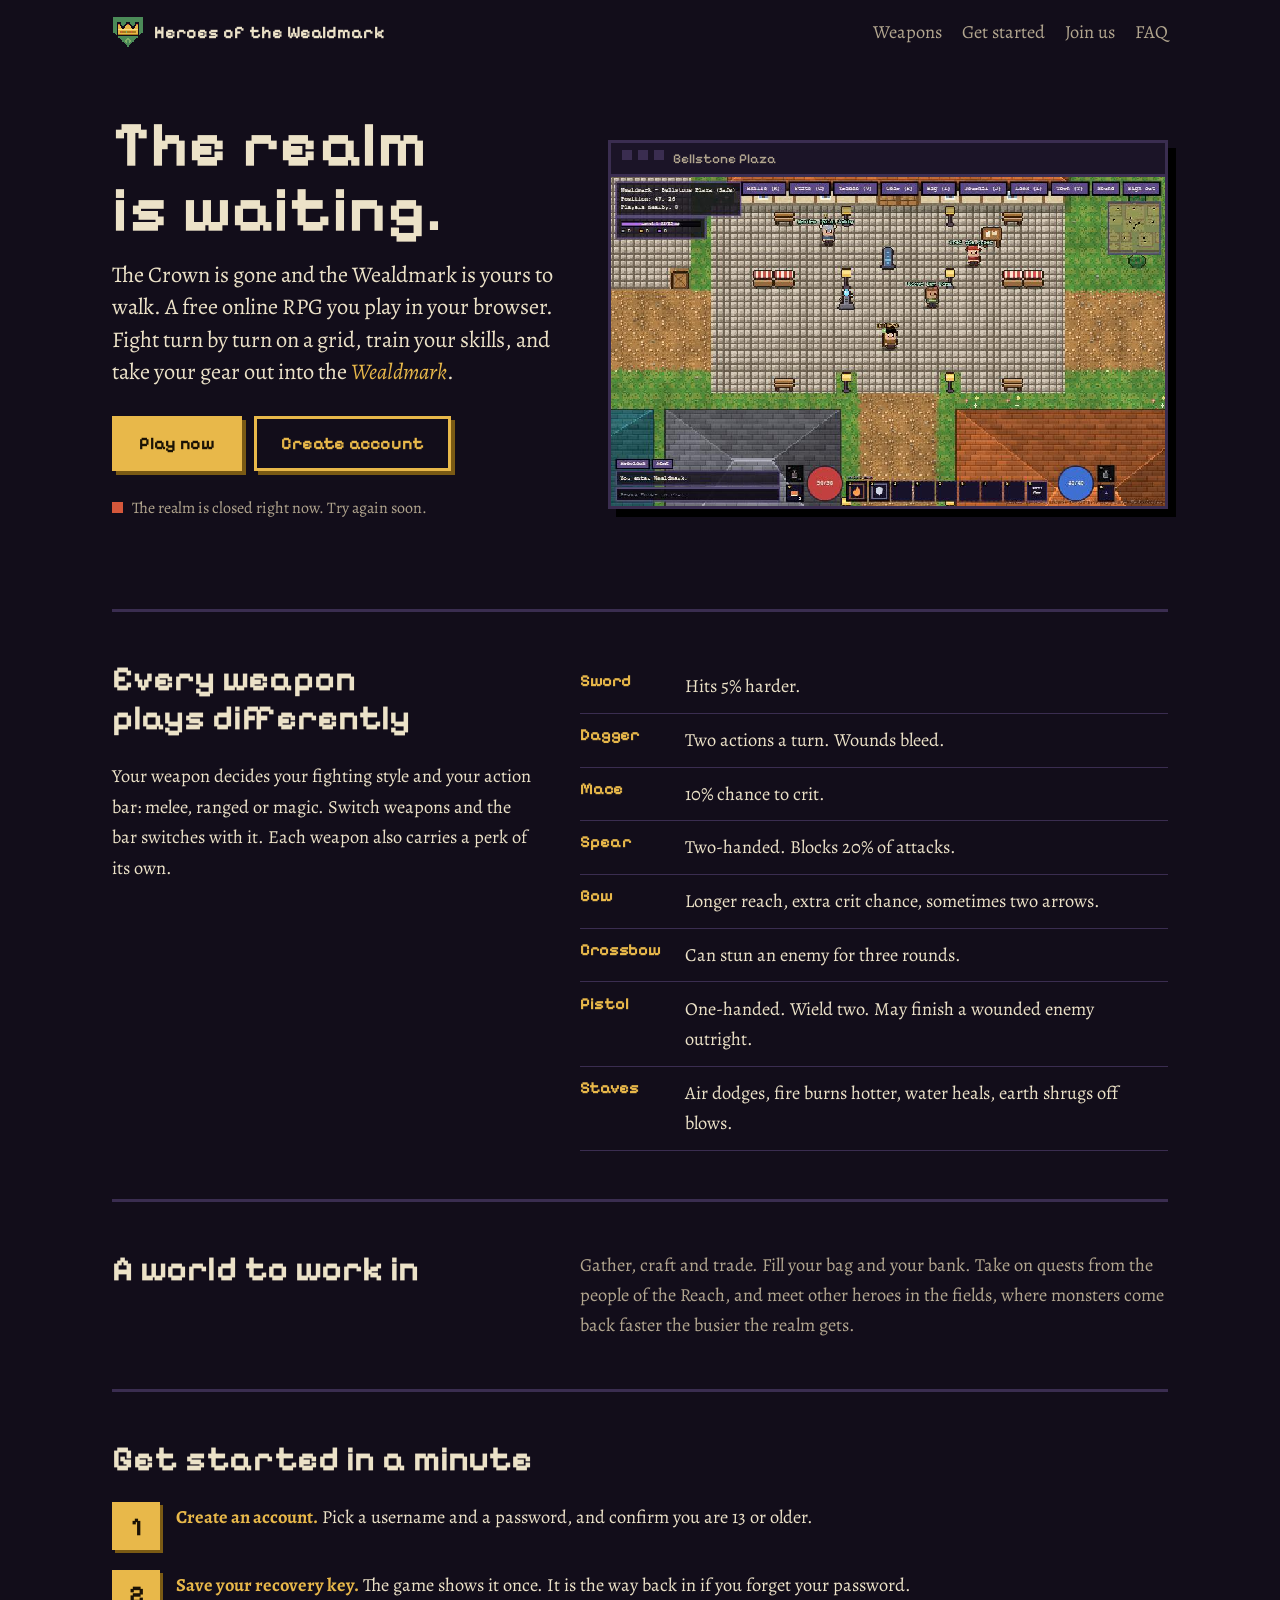
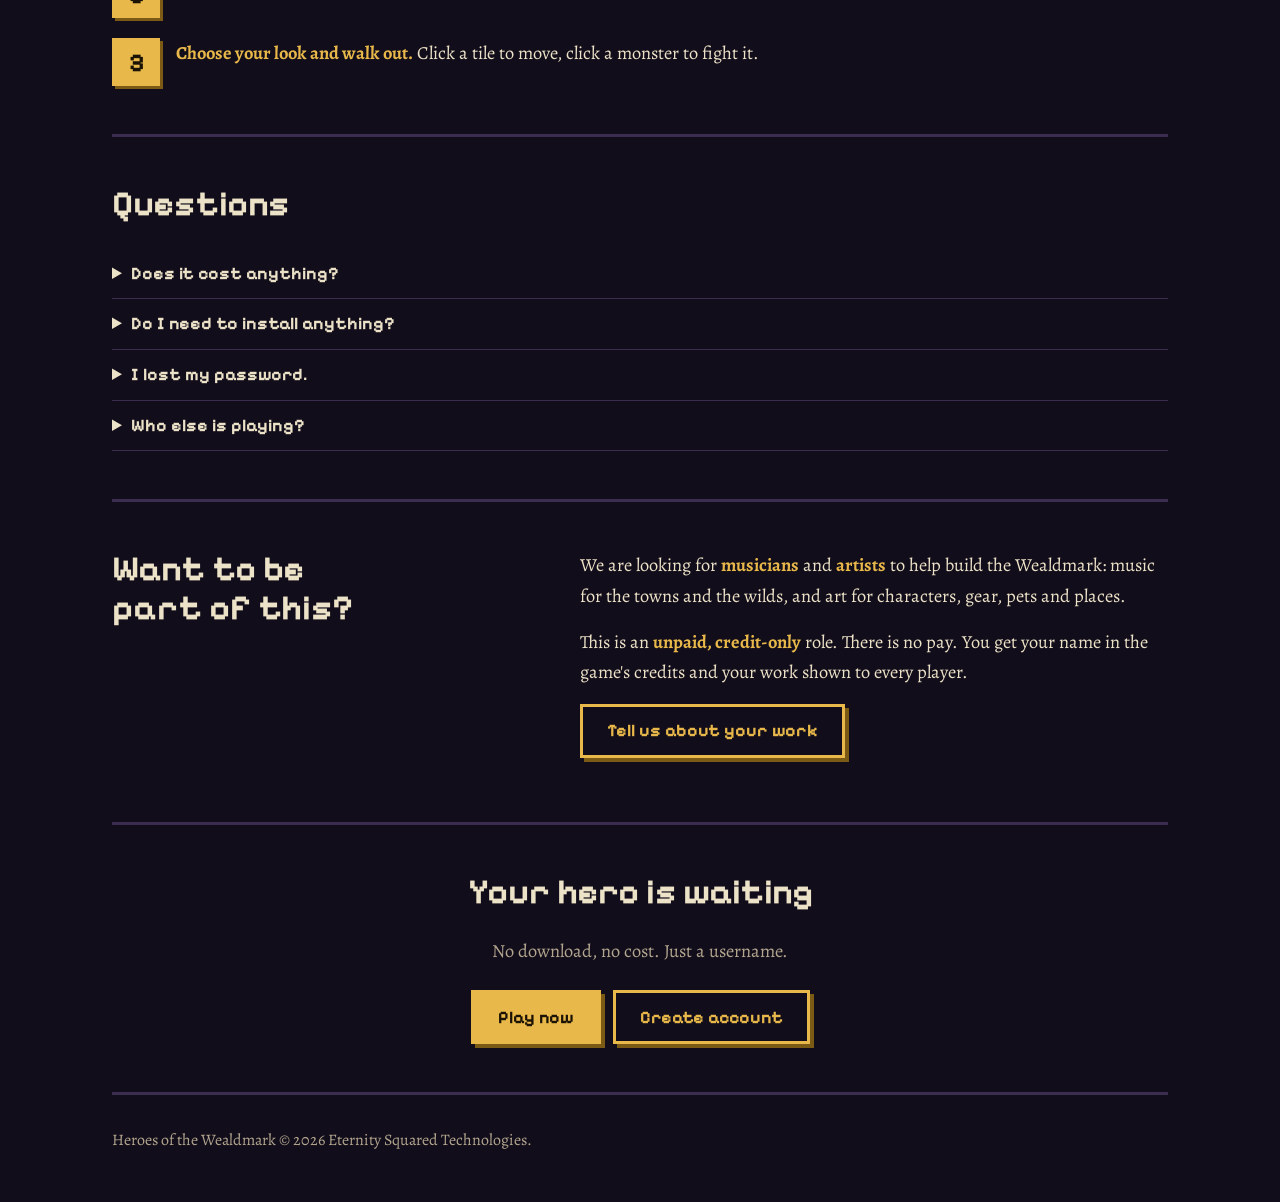
==== index.html @ 122f30c1 "Tagline" ====
<!doctype html>
<html lang="en">
<head>
  <meta charset="utf-8" />
  <meta name="viewport" content="width=device-width, initial-scale=1" />
  <meta name="color-scheme" content="dark" />
  <title>Heroes of the Wealdmark - free online turn-based RPG in your browser</title>
  <meta name="description" content="Heroes of the Wealdmark is a free online RPG with turn-based tactical fights, gear and skill training. Create an account and play in your browser, no install." />
  <link rel="canonical" href="https://eternitysquaredtechnologies.github.io/wealdmark/" />
  <link rel="icon" href="icon.png" />
  <meta property="og:type" content="website" />
  <meta property="og:title" content="Heroes of the Wealdmark" />
  <meta property="og:description" content="A free online turn-based RPG. Create an account and play in your browser, no install." />
  <meta property="og:url" content="https://eternitysquaredtechnologies.github.io/wealdmark/" />
  <meta property="og:image" content="https://eternitysquaredtechnologies.github.io/wealdmark/shots/plaza.jpg" />
  <meta name="twitter:card" content="summary_large_image" />
  <link rel="preconnect" href="https://fonts.googleapis.com" />
  <link rel="preconnect" href="https://fonts.gstatic.com" crossorigin />
  <link href="https://fonts.googleapis.com/css2?family=Alegreya:ital,wght@0,400;0,500;0,700;1,400&family=Pixelify+Sans:wght@500;700&display=swap" rel="stylesheet" />
  <script type="application/ld+json">
  {
    "@context": "https://schema.org",
    "@type": "VideoGame",
    "name": "Heroes of the Wealdmark",
    "description": "A free online RPG with turn-based tactical fights, gear and skill training, played in the browser.",
    "url": "https://eternitysquaredtechnologies.github.io/wealdmark/",
    "image": "https://eternitysquaredtechnologies.github.io/wealdmark/shots/plaza.jpg",
    "genre": ["RPG", "Turn-based tactics", "MMORPG"],
    "gamePlatform": "Web browser",
    "applicationCategory": "Game",
    "operatingSystem": "Any",
    "offers": { "@type": "Offer", "price": "0", "priceCurrency": "USD" },
    "publisher": { "@type": "Organization", "name": "Eternity Squared Technologies" }
  }
  </script>
  <style>
    :root {
      --night: #120d1a;
      --night-2: #1b1427;
      --line: #3a2d50;
      --parchment: #ece2c8;
      --dim: #b2a68f;
      --gold: #e8b84a;
      --gold-deep: #7a5a14;
      --moss: #7fb069;
      --ember: #d4573b;
      --display: "Pixelify Sans", ui-monospace, monospace;
      --body: "Alegreya", Georgia, serif;
    }
    * { box-sizing: border-box; }
    html { scroll-behavior: smooth; }
    @media (prefers-reduced-motion: reduce) { html { scroll-behavior: auto; } * { animation: none !important; } }
    body {
      margin: 0;
      background: var(--night);
      color: var(--parchment);
      font: 1.15rem/1.65 var(--body);
    }
    a { color: var(--gold); }
    :focus-visible { outline: 3px solid var(--gold); outline-offset: 3px; }
    .wrap { max-width: 68rem; margin: 0 auto; padding-inline: max(1rem, env(safe-area-inset-left)) max(1rem, env(safe-area-inset-right)); }

    /* top bar */
    .bar { display: flex; align-items: center; gap: 1.25rem; padding-block: 1rem; flex-wrap: wrap; }
    .bar .brand { display: flex; align-items: center; gap: .6rem; font: 700 1.1rem var(--display); color: var(--parchment); text-decoration: none; margin-right: auto; }
    .bar .brand img { width: 32px; height: 32px; image-rendering: pixelated; }
    .bar a.nav { color: var(--dim); text-decoration: none; }
    .bar a.nav:hover { color: var(--parchment); }

    /* hero */
    .hero { display: grid; grid-template-columns: minmax(0, 1fr) minmax(0, 1.25fr); gap: 3rem; align-items: center; padding-block: 3rem 4.5rem; }
    h1 { font: 700 clamp(2.4rem, 5.5vw, 4rem)/1.02 var(--display); margin: 0 0 1rem; text-wrap: balance; letter-spacing: .01em; }
    .lede { font-size: 1.4rem; line-height: 1.45; margin: 0 0 1.75rem; color: var(--parchment); max-width: 28rem; }
    .lede em { color: var(--gold); font-style: italic; }
    .buttons { display: flex; gap: .75rem; flex-wrap: wrap; }
    .btn { display: inline-block; font: 700 1.1rem var(--display); padding: .85rem 1.5rem; text-decoration: none; border: 3px solid var(--gold); color: var(--gold); background: transparent; box-shadow: 4px 4px 0 var(--gold-deep); transition: transform .08s, box-shadow .08s; }
    .btn.primary { background: var(--gold); color: #1a1205; }
    .btn:hover { transform: translate(2px, 2px); box-shadow: 2px 2px 0 var(--gold-deep); }
    .btn:active { transform: translate(4px, 4px); box-shadow: 0 0 0 var(--gold-deep); }
    .status { margin-top: 1.5rem; color: var(--dim); font-size: 1rem; display: flex; align-items: center; gap: .55rem; }
    .dot { width: .7rem; height: .7rem; background: var(--dim); display: inline-block; }
    .status[data-state="up"] .dot { background: var(--moss); animation: pulse 2.4s ease-in-out infinite; }
    .status[data-state="down"] .dot { background: var(--ember); }
    @keyframes pulse { 50% { opacity: .35; } }

    /* the screenshot sits in a game-window frame */
    .frame { border: 3px solid var(--line); background: var(--night-2); box-shadow: 8px 8px 0 #000; }
    .frame .title { display: flex; gap: .4rem; padding: .45rem .7rem; border-bottom: 3px solid var(--line); font: 500 .85rem var(--display); color: var(--dim); }
    .frame .title i { width: .6rem; height: .6rem; background: var(--line); display: inline-block; }
    .frame img { display: block; width: 100%; height: auto; image-rendering: pixelated; }

    /* sections */
    section { padding-block: 3rem; border-top: 3px solid var(--line); }
    h2 { font: 700 clamp(1.6rem, 3.5vw, 2.2rem)/1.1 var(--display); margin: 0 0 1.5rem; text-wrap: balance; }
    .split { display: grid; grid-template-columns: minmax(0, 1fr) minmax(0, 1.4fr); gap: 3rem; }
    .split > p { margin: 0; color: var(--dim); }

    table { border-collapse: collapse; width: 100%; }
    th, td { text-align: left; padding: .7rem .9rem .7rem 0; border-bottom: 1px solid var(--line); vertical-align: top; }
    th { font: 700 1.05rem var(--display); color: var(--gold); white-space: nowrap; padding-right: 1.5rem; }
    td { color: var(--parchment); }
    .scroll { overflow-x: auto; }

    ol.steps { list-style: none; counter-reset: s; padding: 0; margin: 0; display: grid; gap: 1.25rem; }
    ol.steps li { counter-increment: s; display: grid; grid-template-columns: 3rem 1fr; gap: 1rem; align-items: start; }
    ol.steps li::before { content: counter(s); font: 700 1.6rem/1 var(--display); color: #1a1205; background: var(--gold); width: 3rem; height: 3rem; display: grid; place-items: center; box-shadow: 3px 3px 0 var(--gold-deep); }
    ol.steps strong { color: var(--gold); font-weight: 700; }

    details { border-bottom: 1px solid var(--line); padding-block: .9rem; }
    summary { cursor: pointer; font: 700 1.1rem var(--display); }
    details p { margin: .5rem 0 0; color: var(--dim); max-width: 42rem; }

    .join p { margin: 0 0 1rem; max-width: 36rem; }
    .join strong { color: var(--gold); }
    .cta { text-align: center; }
    .cta p { color: var(--dim); margin: 0 0 1.5rem; }
    .cta .buttons { justify-content: center; }

    footer { border-top: 3px solid var(--line); padding-block: 2rem 3rem; color: var(--dim); font-size: 1rem; }

    @media (max-width: 52rem) {
      .hero, .split { grid-template-columns: 1fr; gap: 2rem; }
      .hero { padding-block: 1.5rem 3rem; }
      .frame { box-shadow: 5px 5px 0 #000; }
    }
  </style>
</head>
<body>
  <div class="wrap">
    <header class="bar">
      <a class="brand" href="./"><img src="icon.png" alt="" width="32" height="32" />Heroes of the Wealdmark</a>
      <a class="nav" href="#weapons">Weapons</a>
      <a class="nav" href="#start">Get started</a>
      <a class="nav" href="#join">Join us</a>
      <a class="nav" href="#faq">FAQ</a>
    </header>

    <main>
      <div class="hero">
        <div>
          <h1>The realm is waiting.</h1>
          <p class="lede">The Crown is gone and the Wealdmark is yours to walk. A free online RPG you play in your browser. Fight turn by turn on a grid, train your skills, and take your gear out into the <em>Wealdmark</em>.</p>
          <div class="buttons">
            <a class="btn primary" href="play/">Play now</a>
            <a class="btn" href="play/#register">Create account</a>
          </div>
          <p class="status" id="status" data-state="unknown" role="status"><span class="dot"></span><span id="status-text">Checking the realm...</span></p>
        </div>
        <div class="frame">
          <div class="title"><i></i><i></i><i></i>&nbsp;Bellstone Plaza</div>
          <img src="shots/plaza.jpg" width="800" height="475" alt="A hero standing in Bellstone Plaza, a cobbled market square with stalls, lamps and townsfolk, in pixel art." />
        </div>
      </div>

      <section id="weapons">
        <div class="split">
          <div>
            <h2>Every weapon plays differently</h2>
            <p>Your weapon decides your fighting style and your action bar: melee, ranged or magic. Switch weapons and the bar switches with it. Each weapon also carries a perk of its own.</p>
          </div>
          <div class="scroll">
            <table>
              <tbody>
                <tr><th>Sword</th><td>Hits 5% harder.</td></tr>
                <tr><th>Dagger</th><td>Two actions a turn. Wounds bleed.</td></tr>
                <tr><th>Mace</th><td>10% chance to crit.</td></tr>
                <tr><th>Spear</th><td>Two-handed. Blocks 20% of attacks.</td></tr>
                <tr><th>Bow</th><td>Longer reach, extra crit chance, sometimes two arrows.</td></tr>
                <tr><th>Crossbow</th><td>Can stun an enemy for three rounds.</td></tr>
                <tr><th>Pistol</th><td>One-handed. Wield two. May finish a wounded enemy outright.</td></tr>
                <tr><th>Staves</th><td>Air dodges, fire burns hotter, water heals, earth shrugs off blows.</td></tr>
              </tbody>
            </table>
          </div>
        </div>
      </section>

      <section>
        <div class="split">
          <div>
            <h2>A world to work in</h2>
          </div>
          <p>Gather, craft and trade. Fill your bag and your bank. Take on quests from the people of the Reach, and meet other heroes in the fields, where monsters come back faster the busier the realm gets.</p>
        </div>
      </section>

      <section id="start">
        <h2>Get started in a minute</h2>
        <ol class="steps">
          <li><div><strong>Create an account.</strong> Pick a username and a password, and confirm you are 13 or older.</div></li>
          <li><div><strong>Save your recovery key.</strong> The game shows it once. It is the way back in if you forget your password.</div></li>
          <li><div><strong>Choose your look and walk out.</strong> Click a tile to move, click a monster to fight it.</div></li>
        </ol>
      </section>

      <section id="faq">
        <h2>Questions</h2>
        <details><summary>Does it cost anything?</summary><p>No. The game is free to play.</p></details>
        <details><summary>Do I need to install anything?</summary><p>No. It runs in a modern browser on desktop, tablet or phone. Tick "Keep me signed in" at login and you will not need your password again for up to 30 days.</p></details>
        <details><summary>I lost my password.</summary><p>Use "Forgot password?" on the login page, with the recovery key you saved when you made the account.</p></details>
        <details><summary>Who else is playing?</summary><p>Other heroes, on a small server. If the realm shows as full or offline above, try again a little later.</p></details>
      </section>

      <section id="join">
        <div class="split">
          <div>
            <h2>Want to be part of this?</h2>
          </div>
          <div class="join">
            <p>We are looking for <strong>musicians</strong> and <strong>artists</strong> to help build the Wealdmark: music for the towns and the wilds, and art for characters, gear, pets and places.</p>
            <p>This is an <strong>unpaid, credit-only</strong> role. There is no pay. You get your name in the game's credits and your work shown to every player.</p>
            <p><a class="btn" href="https://github.com/EternitySquaredTechnologies/wealdmark/issues/new?title=I%27d%20like%20to%20help%3A%20music%20or%20art&amp;body=What%20you%20make%2C%20and%20a%20link%20to%20some%20of%20your%20work%3A">Tell us about your work</a></p>
          </div>
        </div>
      </section>

      <section class="cta">
        <h2>Your hero is waiting</h2>
        <p>No download, no cost. Just a username.</p>
        <div class="buttons">
          <a class="btn primary" href="play/">Play now</a>
          <a class="btn" href="play/#register">Create account</a>
        </div>
      </section>
    </main>

    <footer>Heroes of the Wealdmark &copy; 2026 Eternity Squared Technologies.</footer>
  </div>

  <script>
    // Ask the game's login service whether it is up, so players know before they click.
    (async () => {
      const box = document.getElementById('status');
      const text = document.getElementById('status-text');
      const set = (state, msg) => { box.dataset.state = state; text.textContent = msg; };
      try {
        const cfg = await (await fetch('play/config.json', { cache: 'no-store' })).json();
        const res = await fetch(new URL('/health', cfg.authUrl), { cache: 'no-store' });
        if (!res.ok) throw new Error('down');
        set('up', 'The realm is open');
      } catch {
        set('down', 'The realm is closed right now. Try again soon.');
      }
    })();
  </script>
</body>
</html>
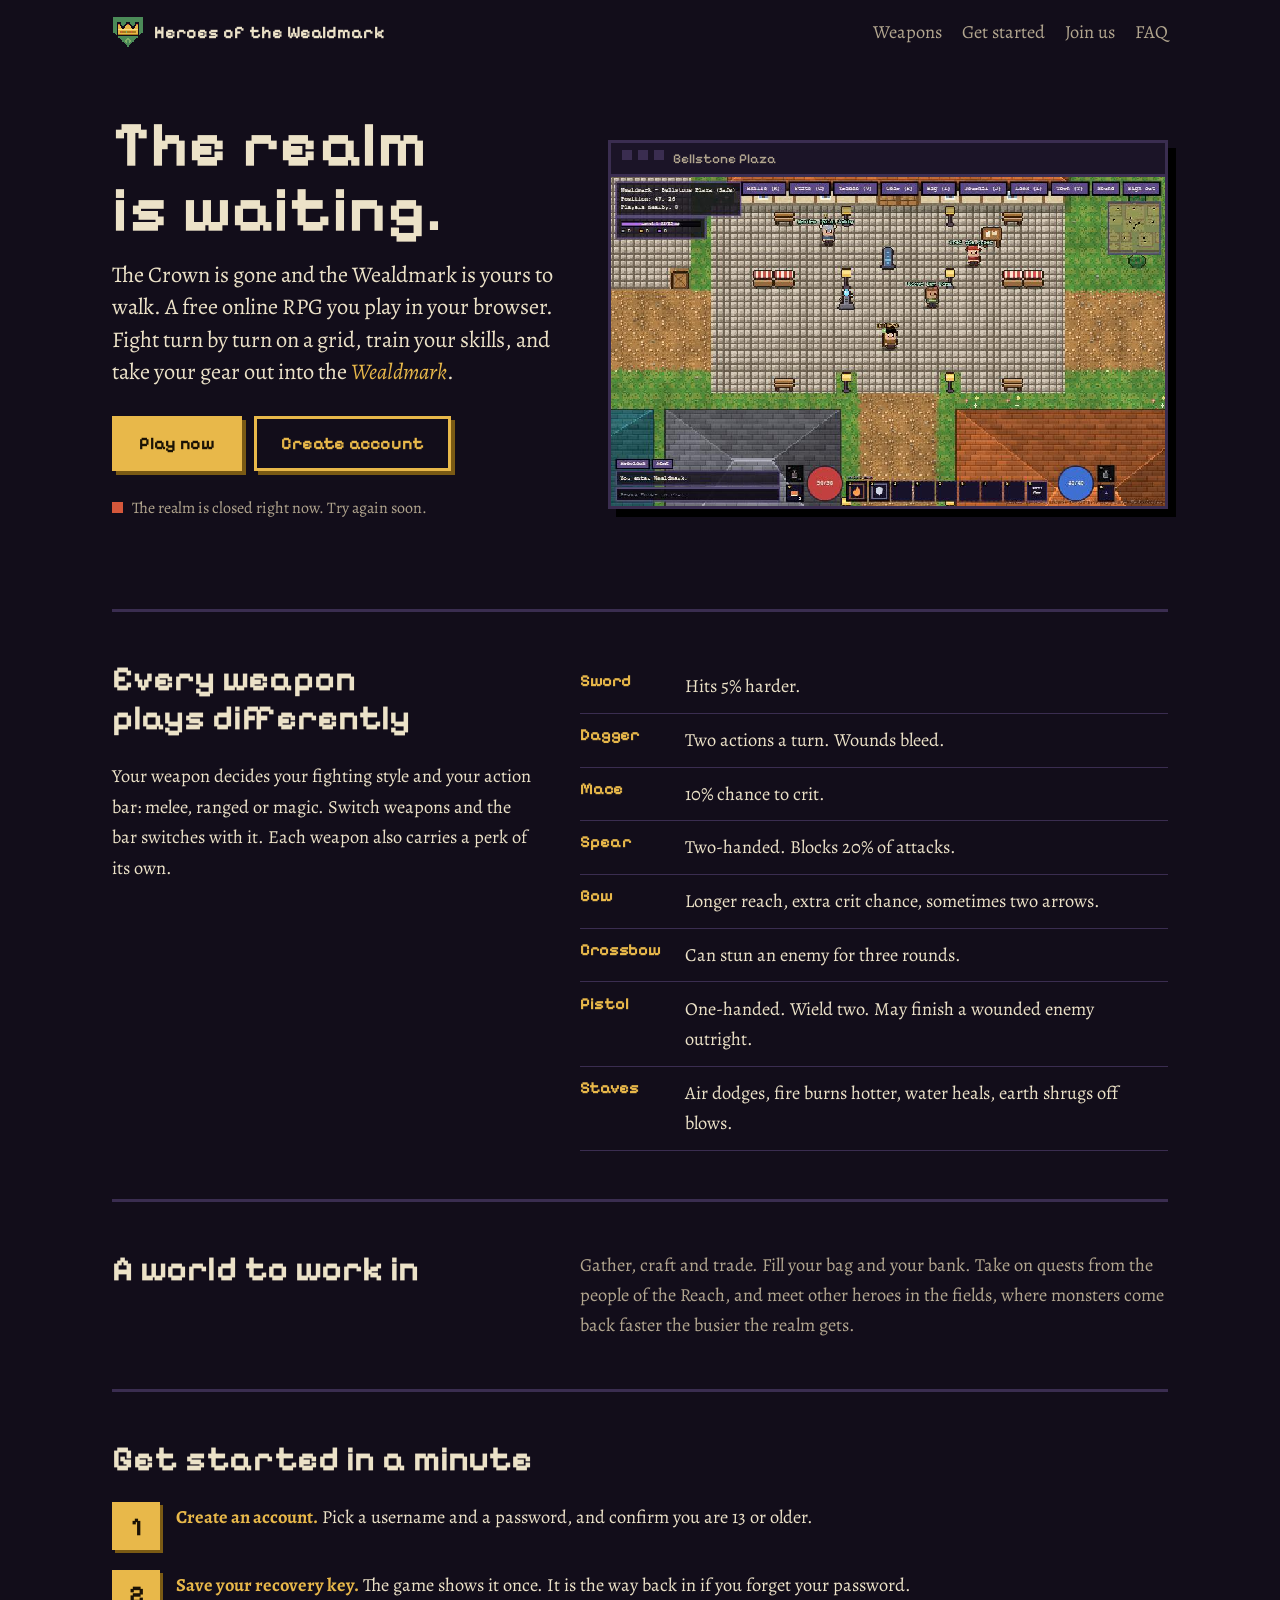
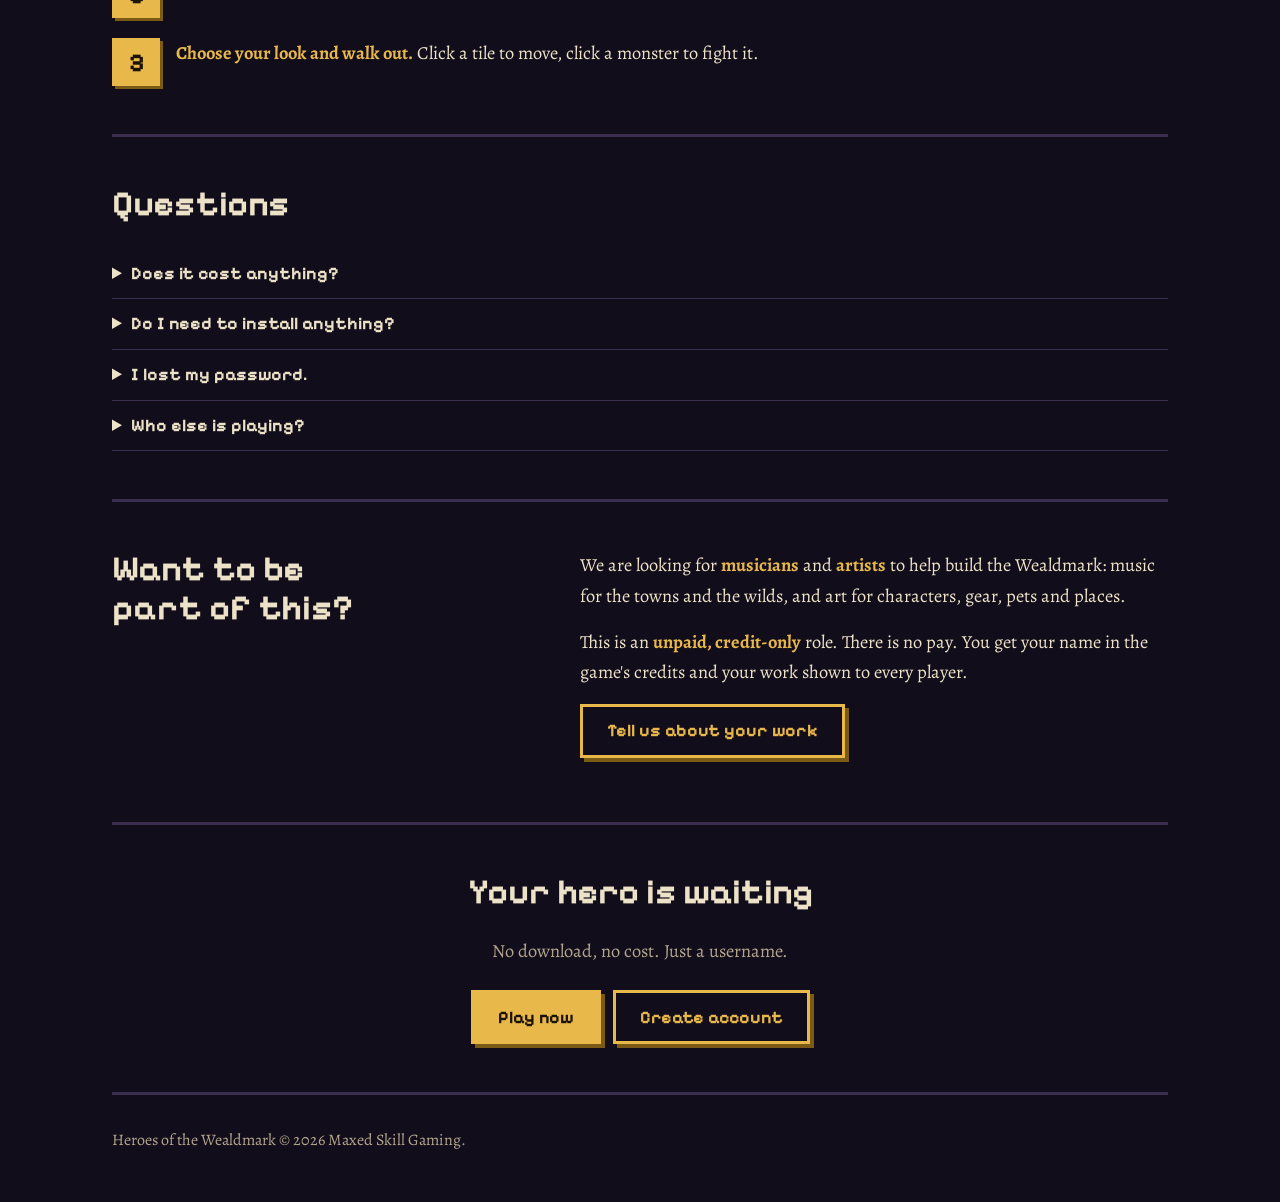
==== commit db0c9d20: "Publisher name" ====
--- a/index.html
+++ b/index.html
@@ -30,7 +30,7 @@
     "applicationCategory": "Game",
     "operatingSystem": "Any",
     "offers": { "@type": "Offer", "price": "0", "priceCurrency": "USD" },
-    "publisher": { "@type": "Organization", "name": "Eternity Squared Technologies" }
+    "publisher": { "@type": "Organization", "name": "Maxed Skill Gaming" }
   }
   </script>
   <style>
@@ -224,7 +224,7 @@
       </section>
     </main>
 
-    <footer>Heroes of the Wealdmark &copy; 2026 Eternity Squared Technologies.</footer>
+    <footer>Heroes of the Wealdmark &copy; 2026 Maxed Skill Gaming.</footer>
   </div>
 
   <script>
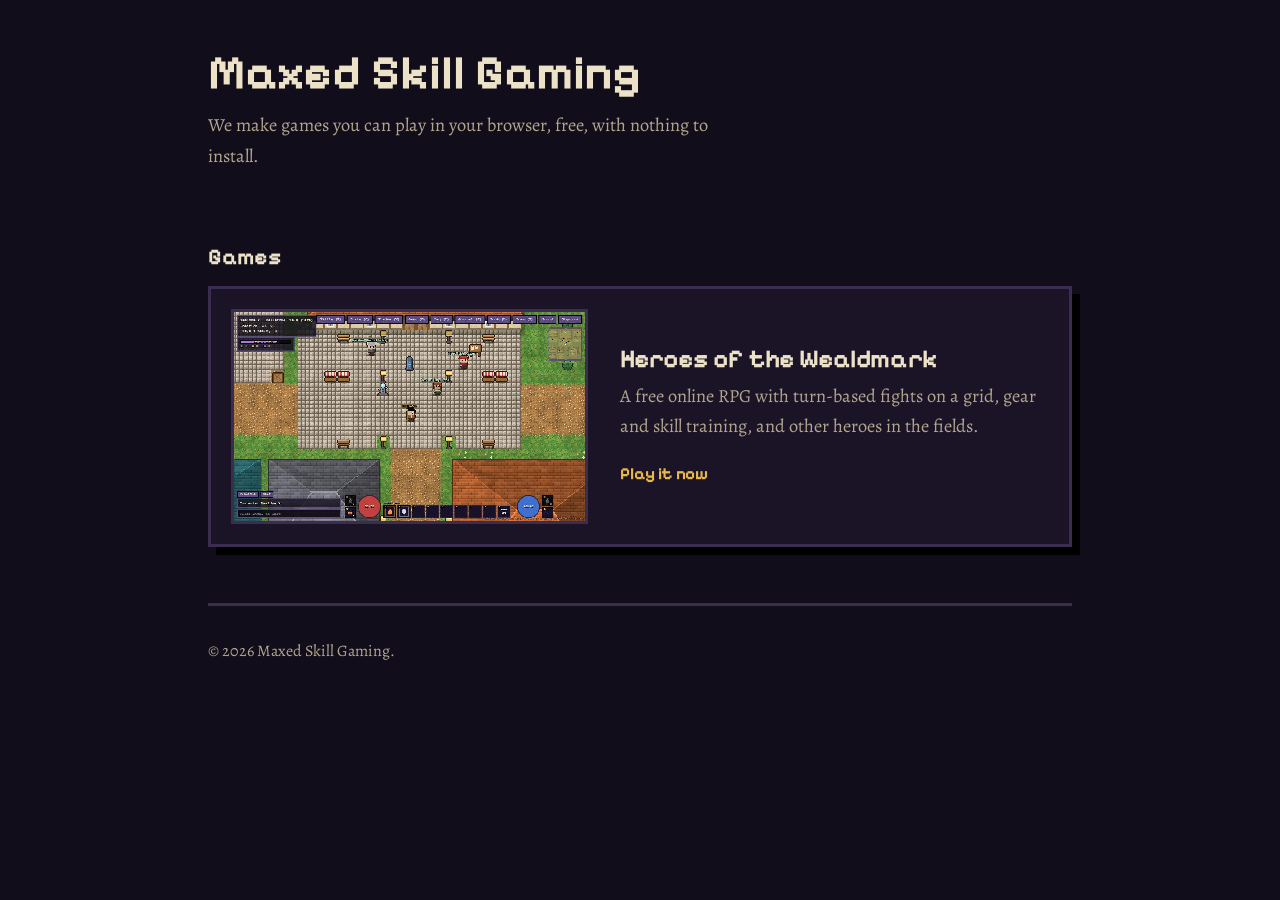
==== commit 4e8b41bd: "Update the browser build" ====
--- a/index.html
+++ b/index.html
@@ -4,244 +4,60 @@
   <meta charset="utf-8" />
   <meta name="viewport" content="width=device-width, initial-scale=1" />
   <meta name="color-scheme" content="dark" />
-  <title>Heroes of the Wealdmark - free online turn-based RPG in your browser</title>
-  <meta name="description" content="Heroes of the Wealdmark is a free online RPG with turn-based tactical fights, gear and skill training. Create an account and play in your browser, no install." />
-  <link rel="canonical" href="https://eternitysquaredtechnologies.github.io/wealdmark/" />
+  <title>Maxed Skill Gaming - games you can play in your browser</title>
+  <meta name="description" content="Maxed Skill Gaming makes games you can play in your browser. Our first game is Heroes of the Wealdmark, a free online turn-based RPG." />
+  <link rel="canonical" href="https://maxedskillgaming.github.io/" />
   <link rel="icon" href="icon.png" />
   <meta property="og:type" content="website" />
-  <meta property="og:title" content="Heroes of the Wealdmark" />
-  <meta property="og:description" content="A free online turn-based RPG. Create an account and play in your browser, no install." />
-  <meta property="og:url" content="https://eternitysquaredtechnologies.github.io/wealdmark/" />
-  <meta property="og:image" content="https://eternitysquaredtechnologies.github.io/wealdmark/shots/plaza.jpg" />
-  <meta name="twitter:card" content="summary_large_image" />
+  <meta property="og:title" content="Maxed Skill Gaming" />
+  <meta property="og:description" content="Games you can play in your browser. First up: Heroes of the Wealdmark." />
+  <meta property="og:url" content="https://maxedskillgaming.github.io/" />
+  <meta property="og:image" content="https://maxedskillgaming.github.io/wealdmark/shots/plaza.jpg" />
   <link rel="preconnect" href="https://fonts.googleapis.com" />
   <link rel="preconnect" href="https://fonts.gstatic.com" crossorigin />
-  <link href="https://fonts.googleapis.com/css2?family=Alegreya:ital,wght@0,400;0,500;0,700;1,400&family=Pixelify+Sans:wght@500;700&display=swap" rel="stylesheet" />
+  <link href="https://fonts.googleapis.com/css2?family=Alegreya:wght@400;700&family=Pixelify+Sans:wght@500;700&display=swap" rel="stylesheet" />
   <script type="application/ld+json">
-  {
-    "@context": "https://schema.org",
-    "@type": "VideoGame",
-    "name": "Heroes of the Wealdmark",
-    "description": "A free online RPG with turn-based tactical fights, gear and skill training, played in the browser.",
-    "url": "https://eternitysquaredtechnologies.github.io/wealdmark/",
-    "image": "https://eternitysquaredtechnologies.github.io/wealdmark/shots/plaza.jpg",
-    "genre": ["RPG", "Turn-based tactics", "MMORPG"],
-    "gamePlatform": "Web browser",
-    "applicationCategory": "Game",
-    "operatingSystem": "Any",
-    "offers": { "@type": "Offer", "price": "0", "priceCurrency": "USD" },
-    "publisher": { "@type": "Organization", "name": "Maxed Skill Gaming" }
-  }
+  { "@context": "https://schema.org", "@type": "Organization", "name": "Maxed Skill Gaming", "url": "https://maxedskillgaming.github.io/" }
   </script>
   <style>
-    :root {
-      --night: #120d1a;
-      --night-2: #1b1427;
-      --line: #3a2d50;
-      --parchment: #ece2c8;
-      --dim: #b2a68f;
-      --gold: #e8b84a;
-      --gold-deep: #7a5a14;
-      --moss: #7fb069;
-      --ember: #d4573b;
-      --display: "Pixelify Sans", ui-monospace, monospace;
-      --body: "Alegreya", Georgia, serif;
-    }
+    :root { --night: #120d1a; --night-2: #1b1427; --line: #3a2d50; --parchment: #ece2c8; --dim: #b2a68f; --gold: #e8b84a; --gold-deep: #7a5a14; --display: "Pixelify Sans", ui-monospace, monospace; --body: "Alegreya", Georgia, serif; }
     * { box-sizing: border-box; }
-    html { scroll-behavior: smooth; }
-    @media (prefers-reduced-motion: reduce) { html { scroll-behavior: auto; } * { animation: none !important; } }
-    body {
-      margin: 0;
-      background: var(--night);
-      color: var(--parchment);
-      font: 1.15rem/1.65 var(--body);
-    }
+    body { margin: 0; background: var(--night); color: var(--parchment); font: 1.15rem/1.65 var(--body); }
     a { color: var(--gold); }
     :focus-visible { outline: 3px solid var(--gold); outline-offset: 3px; }
-    .wrap { max-width: 68rem; margin: 0 auto; padding-inline: max(1rem, env(safe-area-inset-left)) max(1rem, env(safe-area-inset-right)); }
-
-    /* top bar */
-    .bar { display: flex; align-items: center; gap: 1.25rem; padding-block: 1rem; flex-wrap: wrap; }
-    .bar .brand { display: flex; align-items: center; gap: .6rem; font: 700 1.1rem var(--display); color: var(--parchment); text-decoration: none; margin-right: auto; }
-    .bar .brand img { width: 32px; height: 32px; image-rendering: pixelated; }
-    .bar a.nav { color: var(--dim); text-decoration: none; }
-    .bar a.nav:hover { color: var(--parchment); }
-
-    /* hero */
-    .hero { display: grid; grid-template-columns: minmax(0, 1fr) minmax(0, 1.25fr); gap: 3rem; align-items: center; padding-block: 3rem 4.5rem; }
-    h1 { font: 700 clamp(2.4rem, 5.5vw, 4rem)/1.02 var(--display); margin: 0 0 1rem; text-wrap: balance; letter-spacing: .01em; }
-    .lede { font-size: 1.4rem; line-height: 1.45; margin: 0 0 1.75rem; color: var(--parchment); max-width: 28rem; }
-    .lede em { color: var(--gold); font-style: italic; }
-    .buttons { display: flex; gap: .75rem; flex-wrap: wrap; }
-    .btn { display: inline-block; font: 700 1.1rem var(--display); padding: .85rem 1.5rem; text-decoration: none; border: 3px solid var(--gold); color: var(--gold); background: transparent; box-shadow: 4px 4px 0 var(--gold-deep); transition: transform .08s, box-shadow .08s; }
-    .btn.primary { background: var(--gold); color: #1a1205; }
-    .btn:hover { transform: translate(2px, 2px); box-shadow: 2px 2px 0 var(--gold-deep); }
-    .btn:active { transform: translate(4px, 4px); box-shadow: 0 0 0 var(--gold-deep); }
-    .status { margin-top: 1.5rem; color: var(--dim); font-size: 1rem; display: flex; align-items: center; gap: .55rem; }
-    .dot { width: .7rem; height: .7rem; background: var(--dim); display: inline-block; }
-    .status[data-state="up"] .dot { background: var(--moss); animation: pulse 2.4s ease-in-out infinite; }
-    .status[data-state="down"] .dot { background: var(--ember); }
-    @keyframes pulse { 50% { opacity: .35; } }
-
-    /* the screenshot sits in a game-window frame */
-    .frame { border: 3px solid var(--line); background: var(--night-2); box-shadow: 8px 8px 0 #000; }
-    .frame .title { display: flex; gap: .4rem; padding: .45rem .7rem; border-bottom: 3px solid var(--line); font: 500 .85rem var(--display); color: var(--dim); }
-    .frame .title i { width: .6rem; height: .6rem; background: var(--line); display: inline-block; }
-    .frame img { display: block; width: 100%; height: auto; image-rendering: pixelated; }
-
-    /* sections */
-    section { padding-block: 3rem; border-top: 3px solid var(--line); }
-    h2 { font: 700 clamp(1.6rem, 3.5vw, 2.2rem)/1.1 var(--display); margin: 0 0 1.5rem; text-wrap: balance; }
-    .split { display: grid; grid-template-columns: minmax(0, 1fr) minmax(0, 1.4fr); gap: 3rem; }
-    .split > p { margin: 0; color: var(--dim); }
-
-    table { border-collapse: collapse; width: 100%; }
-    th, td { text-align: left; padding: .7rem .9rem .7rem 0; border-bottom: 1px solid var(--line); vertical-align: top; }
-    th { font: 700 1.05rem var(--display); color: var(--gold); white-space: nowrap; padding-right: 1.5rem; }
-    td { color: var(--parchment); }
-    .scroll { overflow-x: auto; }
-
-    ol.steps { list-style: none; counter-reset: s; padding: 0; margin: 0; display: grid; gap: 1.25rem; }
-    ol.steps li { counter-increment: s; display: grid; grid-template-columns: 3rem 1fr; gap: 1rem; align-items: start; }
-    ol.steps li::before { content: counter(s); font: 700 1.6rem/1 var(--display); color: #1a1205; background: var(--gold); width: 3rem; height: 3rem; display: grid; place-items: center; box-shadow: 3px 3px 0 var(--gold-deep); }
-    ol.steps strong { color: var(--gold); font-weight: 700; }
-
-    details { border-bottom: 1px solid var(--line); padding-block: .9rem; }
-    summary { cursor: pointer; font: 700 1.1rem var(--display); }
-    details p { margin: .5rem 0 0; color: var(--dim); max-width: 42rem; }
-
-    .join p { margin: 0 0 1rem; max-width: 36rem; }
-    .join strong { color: var(--gold); }
-    .cta { text-align: center; }
-    .cta p { color: var(--dim); margin: 0 0 1.5rem; }
-    .cta .buttons { justify-content: center; }
-
-    footer { border-top: 3px solid var(--line); padding-block: 2rem 3rem; color: var(--dim); font-size: 1rem; }
-
-    @media (max-width: 52rem) {
-      .hero, .split { grid-template-columns: 1fr; gap: 2rem; }
-      .hero { padding-block: 1.5rem 3rem; }
-      .frame { box-shadow: 5px 5px 0 #000; }
-    }
+    .wrap { max-width: 56rem; margin: 0 auto; padding-inline: max(1rem, env(safe-area-inset-left)) max(1rem, env(safe-area-inset-right)); }
+    header { padding-block: 3rem 2rem; }
+    h1 { font: 700 clamp(2rem, 5vw, 3rem)/1.05 var(--display); margin: 0 0 .75rem; text-wrap: balance; }
+    .lede { color: var(--dim); margin: 0; max-width: 34rem; }
+    h2 { font: 700 1.4rem var(--display); margin: 2.5rem 0 1rem; }
+    .game { display: grid; grid-template-columns: minmax(0, 1fr) minmax(0, 1.2fr); gap: 2rem; align-items: center; background: var(--night-2); border: 3px solid var(--line); box-shadow: 8px 8px 0 #000; padding: 1.25rem; text-decoration: none; color: inherit; }
+    .game:hover, .game:focus-visible { border-color: var(--gold); }
+    .game img { width: 100%; height: auto; display: block; image-rendering: pixelated; border: 3px solid var(--line); }
+    .game h3 { font: 700 1.6rem/1.1 var(--display); margin: 0 0 .5rem; }
+    .game p { margin: 0 0 1rem; color: var(--dim); }
+    .play { font: 700 1.05rem var(--display); color: var(--gold); }
+    footer { border-top: 3px solid var(--line); margin-top: 3.5rem; padding-block: 2rem 3rem; color: var(--dim); font-size: 1rem; }
+    @media (max-width: 40rem) { .game { grid-template-columns: 1fr; gap: 1rem; box-shadow: 5px 5px 0 #000; } }
   </style>
 </head>
 <body>
   <div class="wrap">
-    <header class="bar">
-      <a class="brand" href="./"><img src="icon.png" alt="" width="32" height="32" />Heroes of the Wealdmark</a>
-      <a class="nav" href="#weapons">Weapons</a>
-      <a class="nav" href="#start">Get started</a>
-      <a class="nav" href="#join">Join us</a>
-      <a class="nav" href="#faq">FAQ</a>
+    <header>
+      <h1>Maxed Skill Gaming</h1>
+      <p class="lede">We make games you can play in your browser, free, with nothing to install.</p>
     </header>
-
     <main>
-      <div class="hero">
+      <h2>Games</h2>
+      <a class="game" href="wealdmark/">
+        <img src="wealdmark/shots/plaza.jpg" width="800" height="475" alt="Bellstone Plaza in Heroes of the Wealdmark, a pixel-art market square." />
         <div>
-          <h1>The realm is waiting.</h1>
-          <p class="lede">The Crown is gone and the Wealdmark is yours to walk. A free online RPG you play in your browser. Fight turn by turn on a grid, train your skills, and take your gear out into the <em>Wealdmark</em>.</p>
-          <div class="buttons">
-            <a class="btn primary" href="play/">Play now</a>
-            <a class="btn" href="play/#register">Create account</a>
-          </div>
-          <p class="status" id="status" data-state="unknown" role="status"><span class="dot"></span><span id="status-text">Checking the realm...</span></p>
+          <h3>Heroes of the Wealdmark</h3>
+          <p>A free online RPG with turn-based fights on a grid, gear and skill training, and other heroes in the fields.</p>
+          <span class="play">Play it now</span>
         </div>
-        <div class="frame">
-          <div class="title"><i></i><i></i><i></i>&nbsp;Bellstone Plaza</div>
-          <img src="shots/plaza.jpg" width="800" height="475" alt="A hero standing in Bellstone Plaza, a cobbled market square with stalls, lamps and townsfolk, in pixel art." />
-        </div>
-      </div>
-
-      <section id="weapons">
-        <div class="split">
-          <div>
-            <h2>Every weapon plays differently</h2>
-            <p>Your weapon decides your fighting style and your action bar: melee, ranged or magic. Switch weapons and the bar switches with it. Each weapon also carries a perk of its own.</p>
-          </div>
-          <div class="scroll">
-            <table>
-              <tbody>
-                <tr><th>Sword</th><td>Hits 5% harder.</td></tr>
-                <tr><th>Dagger</th><td>Two actions a turn. Wounds bleed.</td></tr>
-                <tr><th>Mace</th><td>10% chance to crit.</td></tr>
-                <tr><th>Spear</th><td>Two-handed. Blocks 20% of attacks.</td></tr>
-                <tr><th>Bow</th><td>Longer reach, extra crit chance, sometimes two arrows.</td></tr>
-                <tr><th>Crossbow</th><td>Can stun an enemy for three rounds.</td></tr>
-                <tr><th>Pistol</th><td>One-handed. Wield two. May finish a wounded enemy outright.</td></tr>
-                <tr><th>Staves</th><td>Air dodges, fire burns hotter, water heals, earth shrugs off blows.</td></tr>
-              </tbody>
-            </table>
-          </div>
-        </div>
-      </section>
-
-      <section>
-        <div class="split">
-          <div>
-            <h2>A world to work in</h2>
-          </div>
-          <p>Gather, craft and trade. Fill your bag and your bank. Take on quests from the people of the Reach, and meet other heroes in the fields, where monsters come back faster the busier the realm gets.</p>
-        </div>
-      </section>
-
-      <section id="start">
-        <h2>Get started in a minute</h2>
-        <ol class="steps">
-          <li><div><strong>Create an account.</strong> Pick a username and a password, and confirm you are 13 or older.</div></li>
-          <li><div><strong>Save your recovery key.</strong> The game shows it once. It is the way back in if you forget your password.</div></li>
-          <li><div><strong>Choose your look and walk out.</strong> Click a tile to move, click a monster to fight it.</div></li>
-        </ol>
-      </section>
-
-      <section id="faq">
-        <h2>Questions</h2>
-        <details><summary>Does it cost anything?</summary><p>No. The game is free to play.</p></details>
-        <details><summary>Do I need to install anything?</summary><p>No. It runs in a modern browser on desktop, tablet or phone. Tick "Keep me signed in" at login and you will not need your password again for up to 30 days.</p></details>
-        <details><summary>I lost my password.</summary><p>Use "Forgot password?" on the login page, with the recovery key you saved when you made the account.</p></details>
-        <details><summary>Who else is playing?</summary><p>Other heroes, on a small server. If the realm shows as full or offline above, try again a little later.</p></details>
-      </section>
-
-      <section id="join">
-        <div class="split">
-          <div>
-            <h2>Want to be part of this?</h2>
-          </div>
-          <div class="join">
-            <p>We are looking for <strong>musicians</strong> and <strong>artists</strong> to help build the Wealdmark: music for the towns and the wilds, and art for characters, gear, pets and places.</p>
-            <p>This is an <strong>unpaid, credit-only</strong> role. There is no pay. You get your name in the game's credits and your work shown to every player.</p>
-            <p><a class="btn" href="https://github.com/EternitySquaredTechnologies/wealdmark/issues/new?title=I%27d%20like%20to%20help%3A%20music%20or%20art&amp;body=What%20you%20make%2C%20and%20a%20link%20to%20some%20of%20your%20work%3A">Tell us about your work</a></p>
-          </div>
-        </div>
-      </section>
-
-      <section class="cta">
-        <h2>Your hero is waiting</h2>
-        <p>No download, no cost. Just a username.</p>
-        <div class="buttons">
-          <a class="btn primary" href="play/">Play now</a>
-          <a class="btn" href="play/#register">Create account</a>
-        </div>
-      </section>
+      </a>
     </main>
-
-    <footer>Heroes of the Wealdmark &copy; 2026 Maxed Skill Gaming.</footer>
+    <footer>&copy; 2026 Maxed Skill Gaming.</footer>
   </div>
-
-  <script>
-    // Ask the game's login service whether it is up, so players know before they click.
-    (async () => {
-      const box = document.getElementById('status');
-      const text = document.getElementById('status-text');
-      const set = (state, msg) => { box.dataset.state = state; text.textContent = msg; };
-      try {
-        const cfg = await (await fetch('play/config.json', { cache: 'no-store' })).json();
-        const res = await fetch(new URL('/health', cfg.authUrl), { cache: 'no-store' });
-        if (!res.ok) throw new Error('down');
-        set('up', 'The realm is open');
-      } catch {
-        set('down', 'The realm is closed right now. Try again soon.');
-      }
-    })();
-  </script>
 </body>
 </html>
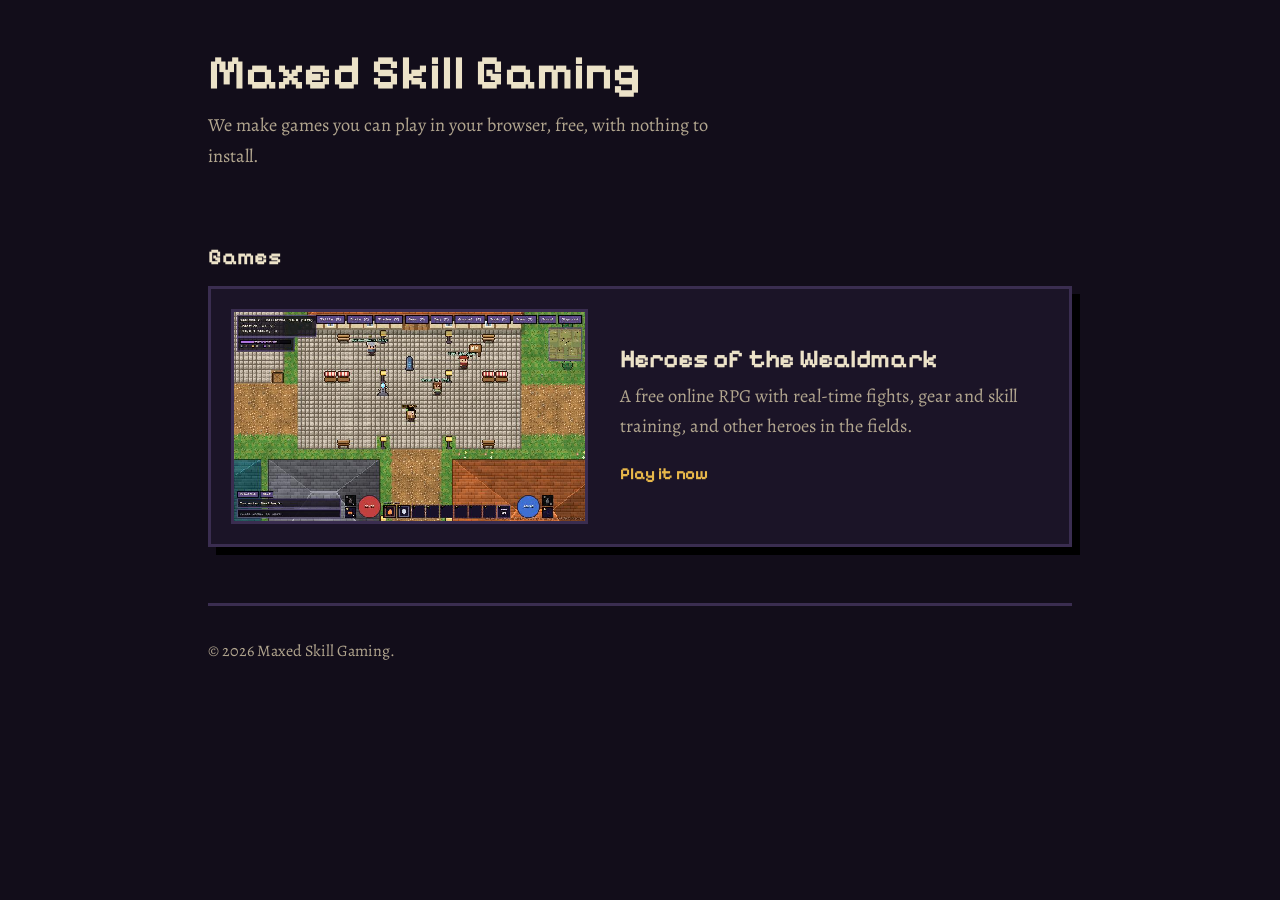
==== commit a5577992: "Update the browser build" ====
--- a/index.html
+++ b/index.html
@@ -5,7 +5,7 @@
   <meta name="viewport" content="width=device-width, initial-scale=1" />
   <meta name="color-scheme" content="dark" />
   <title>Maxed Skill Gaming - games you can play in your browser</title>
-  <meta name="description" content="Maxed Skill Gaming makes games you can play in your browser. Our first game is Heroes of the Wealdmark, a free online turn-based RPG." />
+  <meta name="description" content="Maxed Skill Gaming makes games you can play in your browser. Our first game is Heroes of the Wealdmark, a free online real-time RPG." />
   <link rel="canonical" href="https://maxedskillgaming.github.io/" />
   <link rel="icon" href="icon.png" />
   <meta property="og:type" content="website" />
@@ -52,7 +52,7 @@
         <img src="wealdmark/shots/plaza.jpg" width="800" height="475" alt="Bellstone Plaza in Heroes of the Wealdmark, a pixel-art market square." />
         <div>
           <h3>Heroes of the Wealdmark</h3>
-          <p>A free online RPG with turn-based fights on a grid, gear and skill training, and other heroes in the fields.</p>
+          <p>A free online RPG with real-time fights, gear and skill training, and other heroes in the fields.</p>
           <span class="play">Play it now</span>
         </div>
       </a>
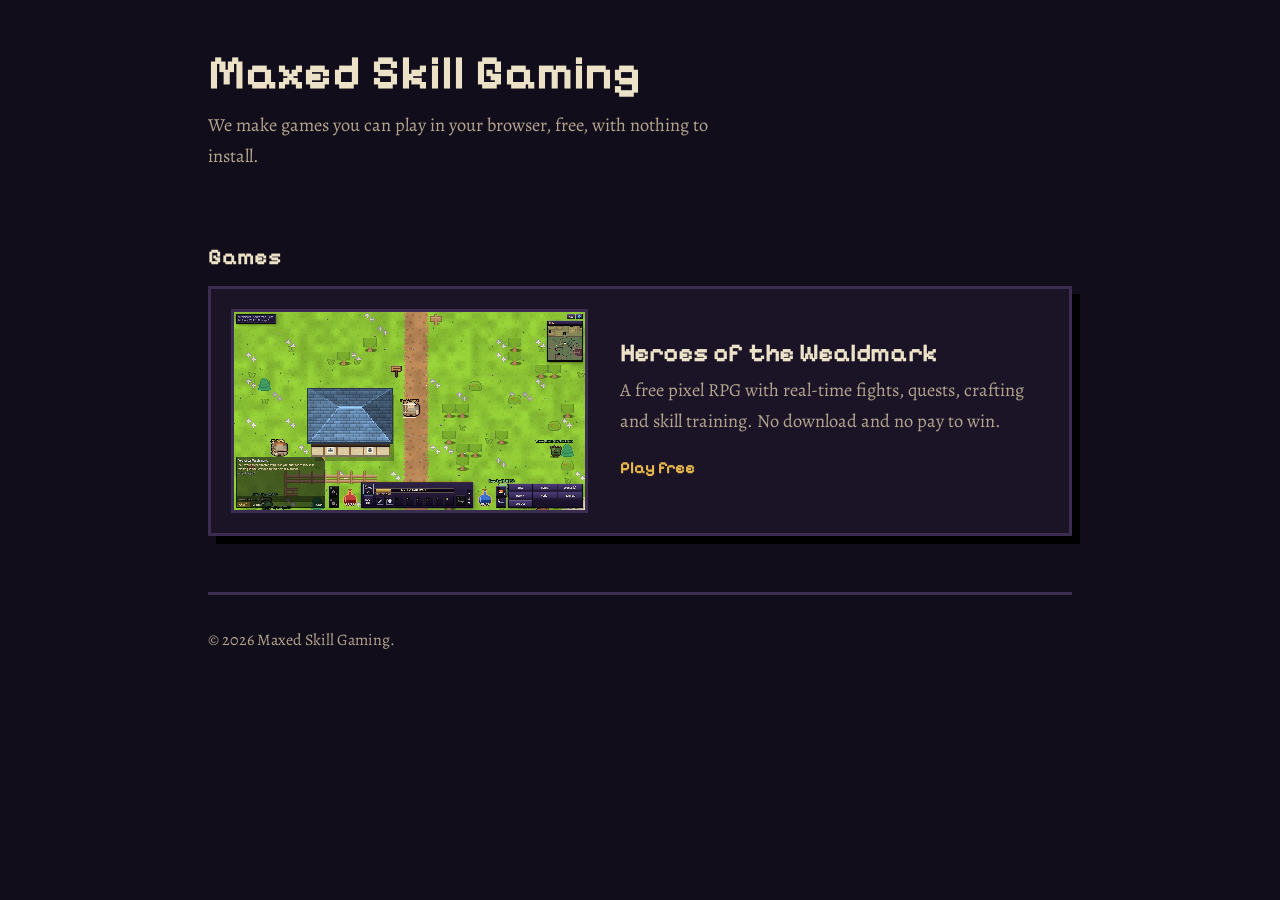
==== commit 9476b19b: "Redesign the site: screenshots, plain copy, SEO" ====
--- a/index.html
+++ b/index.html
@@ -1,63 +1,69 @@
-<!doctype html>
-<html lang="en">
-<head>
-  <meta charset="utf-8" />
-  <meta name="viewport" content="width=device-width, initial-scale=1" />
-  <meta name="color-scheme" content="dark" />
-  <title>Maxed Skill Gaming - games you can play in your browser</title>
-  <meta name="description" content="Maxed Skill Gaming makes games you can play in your browser. Our first game is Heroes of the Wealdmark, a free online real-time RPG." />
-  <link rel="canonical" href="https://maxedskillgaming.github.io/" />
-  <link rel="icon" href="icon.png" />
-  <meta property="og:type" content="website" />
-  <meta property="og:title" content="Maxed Skill Gaming" />
-  <meta property="og:description" content="Games you can play in your browser. First up: Heroes of the Wealdmark." />
-  <meta property="og:url" content="https://maxedskillgaming.github.io/" />
-  <meta property="og:image" content="https://maxedskillgaming.github.io/wealdmark/shots/plaza.jpg" />
-  <link rel="preconnect" href="https://fonts.googleapis.com" />
-  <link rel="preconnect" href="https://fonts.gstatic.com" crossorigin />
-  <link href="https://fonts.googleapis.com/css2?family=Alegreya:wght@400;700&family=Pixelify+Sans:wght@500;700&display=swap" rel="stylesheet" />
-  <script type="application/ld+json">
-  { "@context": "https://schema.org", "@type": "Organization", "name": "Maxed Skill Gaming", "url": "https://maxedskillgaming.github.io/" }
-  </script>
-  <style>
-    :root { --night: #120d1a; --night-2: #1b1427; --line: #3a2d50; --parchment: #ece2c8; --dim: #b2a68f; --gold: #e8b84a; --gold-deep: #7a5a14; --display: "Pixelify Sans", ui-monospace, monospace; --body: "Alegreya", Georgia, serif; }
-    * { box-sizing: border-box; }
-    body { margin: 0; background: var(--night); color: var(--parchment); font: 1.15rem/1.65 var(--body); }
-    a { color: var(--gold); }
-    :focus-visible { outline: 3px solid var(--gold); outline-offset: 3px; }
-    .wrap { max-width: 56rem; margin: 0 auto; padding-inline: max(1rem, env(safe-area-inset-left)) max(1rem, env(safe-area-inset-right)); }
-    header { padding-block: 3rem 2rem; }
-    h1 { font: 700 clamp(2rem, 5vw, 3rem)/1.05 var(--display); margin: 0 0 .75rem; text-wrap: balance; }
-    .lede { color: var(--dim); margin: 0; max-width: 34rem; }
-    h2 { font: 700 1.4rem var(--display); margin: 2.5rem 0 1rem; }
-    .game { display: grid; grid-template-columns: minmax(0, 1fr) minmax(0, 1.2fr); gap: 2rem; align-items: center; background: var(--night-2); border: 3px solid var(--line); box-shadow: 8px 8px 0 #000; padding: 1.25rem; text-decoration: none; color: inherit; }
-    .game:hover, .game:focus-visible { border-color: var(--gold); }
-    .game img { width: 100%; height: auto; display: block; image-rendering: pixelated; border: 3px solid var(--line); }
-    .game h3 { font: 700 1.6rem/1.1 var(--display); margin: 0 0 .5rem; }
-    .game p { margin: 0 0 1rem; color: var(--dim); }
-    .play { font: 700 1.05rem var(--display); color: var(--gold); }
-    footer { border-top: 3px solid var(--line); margin-top: 3.5rem; padding-block: 2rem 3rem; color: var(--dim); font-size: 1rem; }
-    @media (max-width: 40rem) { .game { grid-template-columns: 1fr; gap: 1rem; box-shadow: 5px 5px 0 #000; } }
-  </style>
-</head>
-<body>
-  <div class="wrap">
-    <header>
-      <h1>Maxed Skill Gaming</h1>
-      <p class="lede">We make games you can play in your browser, free, with nothing to install.</p>
-    </header>
-    <main>
-      <h2>Games</h2>
-      <a class="game" href="wealdmark/">
-        <img src="wealdmark/shots/plaza.jpg" width="800" height="475" alt="Bellstone Plaza in Heroes of the Wealdmark, a pixel-art market square." />
-        <div>
-          <h3>Heroes of the Wealdmark</h3>
-          <p>A free online RPG with real-time fights, gear and skill training, and other heroes in the fields.</p>
-          <span class="play">Play it now</span>
-        </div>
-      </a>
-    </main>
-    <footer>&copy; 2026 Maxed Skill Gaming.</footer>
-  </div>
-</body>
-</html>
+<!doctype html>
+<html lang="en">
+<head>
+  <meta charset="utf-8" />
+  <meta name="viewport" content="width=device-width, initial-scale=1" />
+  <meta name="color-scheme" content="dark" />
+  <title>Maxed Skill Gaming: Free Browser Games</title>
+  <meta name="description" content="Maxed Skill Gaming makes free games you play in your browser. Our first is Heroes of the Wealdmark, a pixel RPG with real-time fights and no pay to win." />
+  <link rel="canonical" href="https://maxedskillgaming.github.io/" />
+  <link rel="icon" href="icon.png" />
+  <meta property="og:type" content="website" />
+  <meta property="og:title" content="Maxed Skill Gaming: free browser games" />
+  <meta property="og:description" content="Games you can play in your browser. First up: Heroes of the Wealdmark." />
+  <meta property="og:url" content="https://maxedskillgaming.github.io/" />
+  <meta property="og:image" content="https://maxedskillgaming.github.io/wealdmark/shots/og.jpg" />
+  <meta property="og:image:width" content="1200" />
+  <meta property="og:image:height" content="630" />
+  <meta property="og:site_name" content="Maxed Skill Gaming" />
+  <meta name="twitter:card" content="summary_large_image" />
+  <meta name="twitter:image" content="https://maxedskillgaming.github.io/wealdmark/shots/og.jpg" />
+  <meta name="theme-color" content="#120d1a" />
+  <link rel="preconnect" href="https://fonts.googleapis.com" />
+  <link rel="preconnect" href="https://fonts.gstatic.com" crossorigin />
+  <link href="https://fonts.googleapis.com/css2?family=Alegreya:wght@400;700&family=Pixelify+Sans:wght@500;700&display=swap" rel="stylesheet" />
+  <script type="application/ld+json">
+  { "@context": "https://schema.org", "@type": "Organization", "name": "Maxed Skill Gaming", "url": "https://maxedskillgaming.github.io/", "logo": "https://maxedskillgaming.github.io/icon.png" }
+  </script>
+  <style>
+    :root { --night: #120d1a; --night-2: #1b1427; --line: #3a2d50; --parchment: #ece2c8; --dim: #b2a68f; --gold: #e8b84a; --gold-deep: #7a5a14; --display: "Pixelify Sans", ui-monospace, monospace; --body: "Alegreya", Georgia, serif; }
+    * { box-sizing: border-box; }
+    body { margin: 0; background: var(--night); color: var(--parchment); font: 1.15rem/1.65 var(--body); }
+    a { color: var(--gold); }
+    :focus-visible { outline: 3px solid var(--gold); outline-offset: 3px; }
+    .wrap { max-width: 56rem; margin: 0 auto; padding-inline: max(1rem, env(safe-area-inset-left)) max(1rem, env(safe-area-inset-right)); }
+    header { padding-block: 3rem 2rem; }
+    h1 { font: 700 clamp(2rem, 5vw, 3rem)/1.05 var(--display); margin: 0 0 .75rem; text-wrap: balance; }
+    .lede { color: var(--dim); margin: 0; max-width: 34rem; }
+    h2 { font: 700 1.4rem var(--display); margin: 2.5rem 0 1rem; }
+    .game { display: grid; grid-template-columns: minmax(0, 1fr) minmax(0, 1.2fr); gap: 2rem; align-items: center; background: var(--night-2); border: 3px solid var(--line); box-shadow: 8px 8px 0 #000; padding: 1.25rem; text-decoration: none; color: inherit; }
+    .game:hover, .game:focus-visible { border-color: var(--gold); }
+    .game img { width: 100%; height: auto; display: block; image-rendering: pixelated; border: 3px solid var(--line); }
+    .game h3 { font: 700 1.6rem/1.1 var(--display); margin: 0 0 .5rem; }
+    .game p { margin: 0 0 1rem; color: var(--dim); }
+    .play { font: 700 1.05rem var(--display); color: var(--gold); }
+    footer { border-top: 3px solid var(--line); margin-top: 3.5rem; padding-block: 2rem 3rem; color: var(--dim); font-size: 1rem; }
+    @media (max-width: 40rem) { .game { grid-template-columns: 1fr; gap: 1rem; box-shadow: 5px 5px 0 #000; } }
+  </style>
+</head>
+<body>
+  <div class="wrap">
+    <header>
+      <h1>Maxed Skill Gaming</h1>
+      <p class="lede">We make games you can play in your browser, free, with nothing to install.</p>
+    </header>
+    <main>
+      <h2>Games</h2>
+      <a class="game" href="wealdmark/">
+        <img src="wealdmark/shots/wilds.jpg" width="1280" height="720" alt="A hero on a dirt road in Heroes of the Wealdmark, with imps waiting in the grass." />
+        <div>
+          <h3>Heroes of the Wealdmark</h3>
+          <p>A free pixel RPG with real-time fights, quests, crafting and skill training. No download and no pay to win.</p>
+          <span class="play">Play free</span>
+        </div>
+      </a>
+    </main>
+    <footer>&copy; 2026 Maxed Skill Gaming.</footer>
+  </div>
+</body>
+</html>
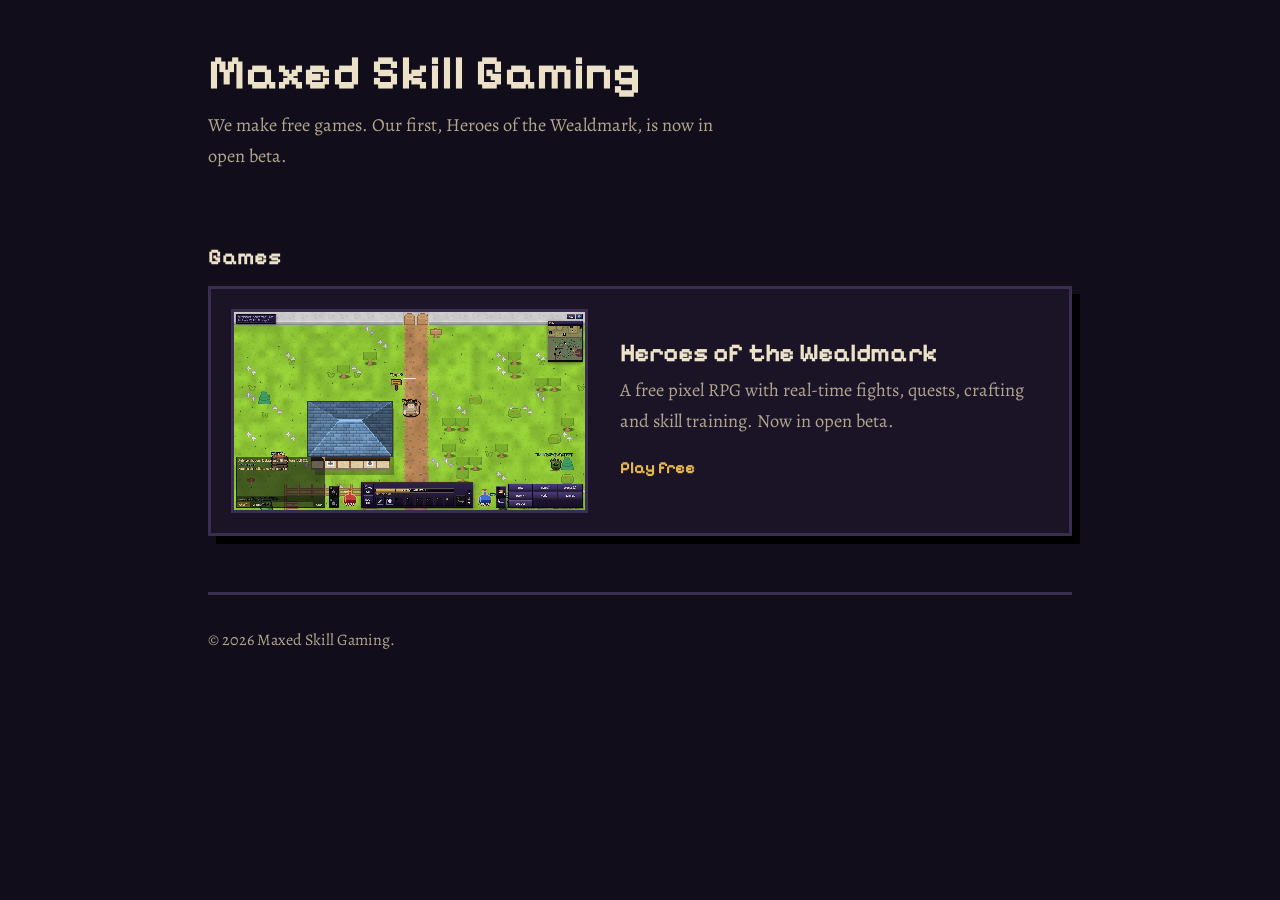
==== commit 5dd82b2d: "Update the browser build" ====
--- a/index.html
+++ b/index.html
@@ -4,13 +4,13 @@
   <meta charset="utf-8" />
   <meta name="viewport" content="width=device-width, initial-scale=1" />
   <meta name="color-scheme" content="dark" />
-  <title>Maxed Skill Gaming: Free Browser Games</title>
-  <meta name="description" content="Maxed Skill Gaming makes free games you play in your browser. Our first is Heroes of the Wealdmark, a pixel RPG with real-time fights and no pay to win." />
+  <title>Maxed Skill Gaming: Free Games</title>
+  <meta name="description" content="Maxed Skill Gaming makes free games. Our first is Heroes of the Wealdmark, a pixel RPG with real-time fights, now in open beta." />
   <link rel="canonical" href="https://maxedskillgaming.github.io/" />
   <link rel="icon" href="icon.png" />
   <meta property="og:type" content="website" />
-  <meta property="og:title" content="Maxed Skill Gaming: free browser games" />
-  <meta property="og:description" content="Games you can play in your browser. First up: Heroes of the Wealdmark." />
+  <meta property="og:title" content="Maxed Skill Gaming: free games" />
+  <meta property="og:description" content="First up: Heroes of the Wealdmark, now in open beta." />
   <meta property="og:url" content="https://maxedskillgaming.github.io/" />
   <meta property="og:image" content="https://maxedskillgaming.github.io/wealdmark/shots/og.jpg" />
   <meta property="og:image:width" content="1200" />
@@ -50,7 +50,7 @@
   <div class="wrap">
     <header>
       <h1>Maxed Skill Gaming</h1>
-      <p class="lede">We make games you can play in your browser, free, with nothing to install.</p>
+      <p class="lede">We make free games. Our first, Heroes of the Wealdmark, is now in open beta.</p>
     </header>
     <main>
       <h2>Games</h2>
@@ -58,7 +58,7 @@
         <img src="wealdmark/shots/wilds.jpg" width="1280" height="720" alt="A hero on a dirt road in Heroes of the Wealdmark, with imps waiting in the grass." />
         <div>
           <h3>Heroes of the Wealdmark</h3>
-          <p>A free pixel RPG with real-time fights, quests, crafting and skill training. No download and no pay to win.</p>
+          <p>A free pixel RPG with real-time fights, quests, crafting and skill training. Now in open beta.</p>
           <span class="play">Play free</span>
         </div>
       </a>
